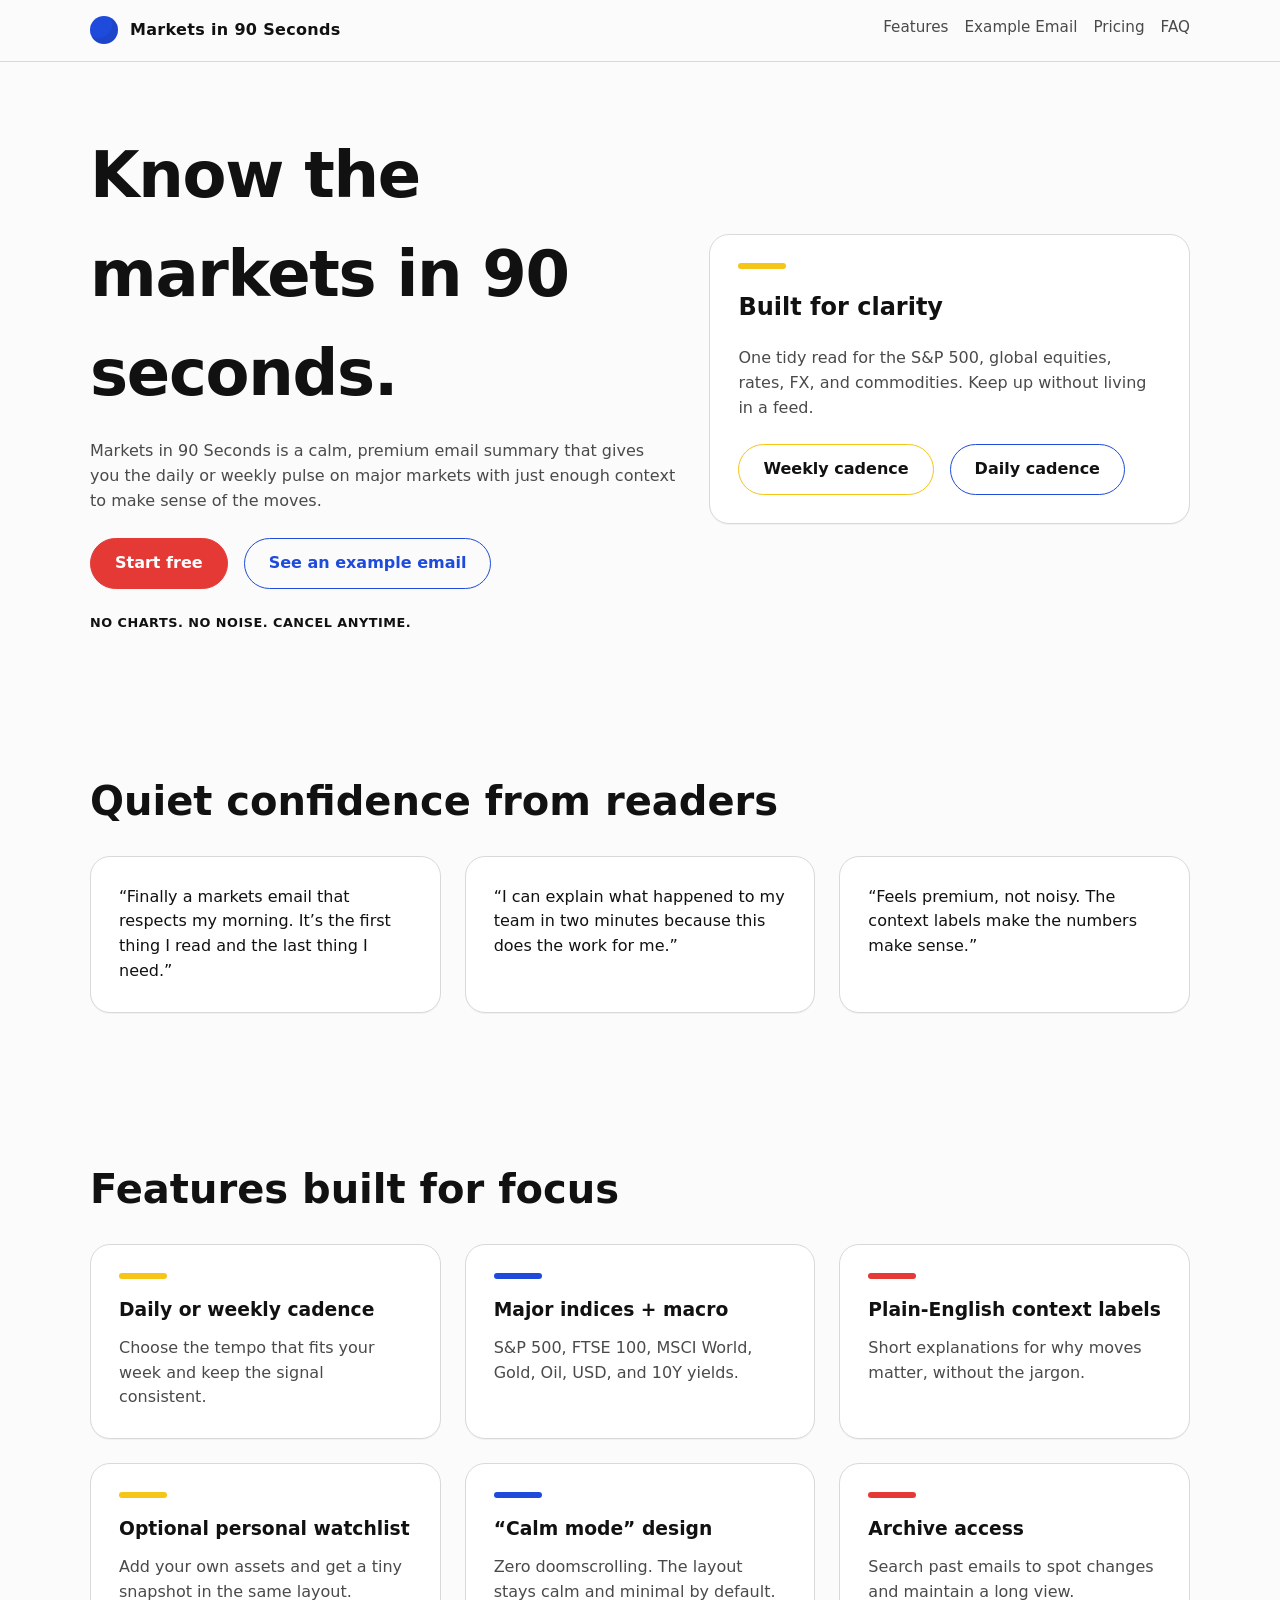
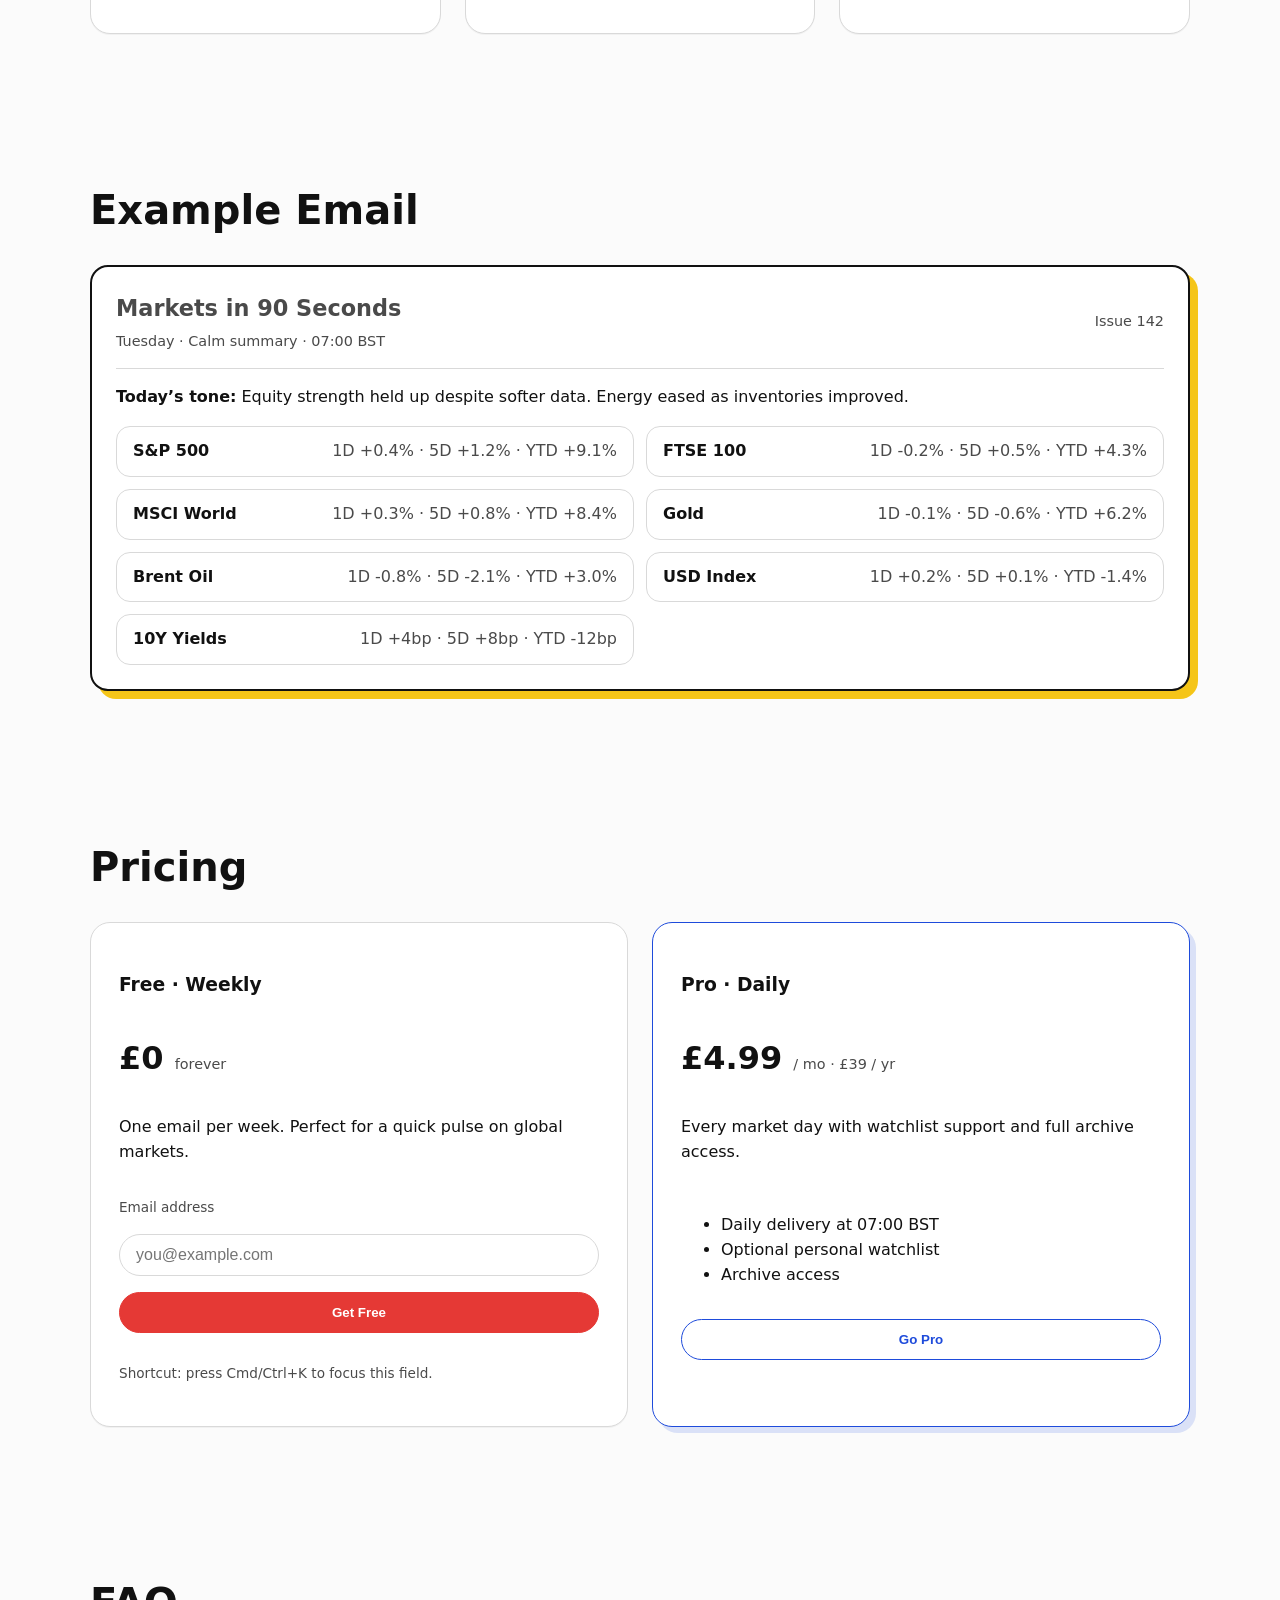
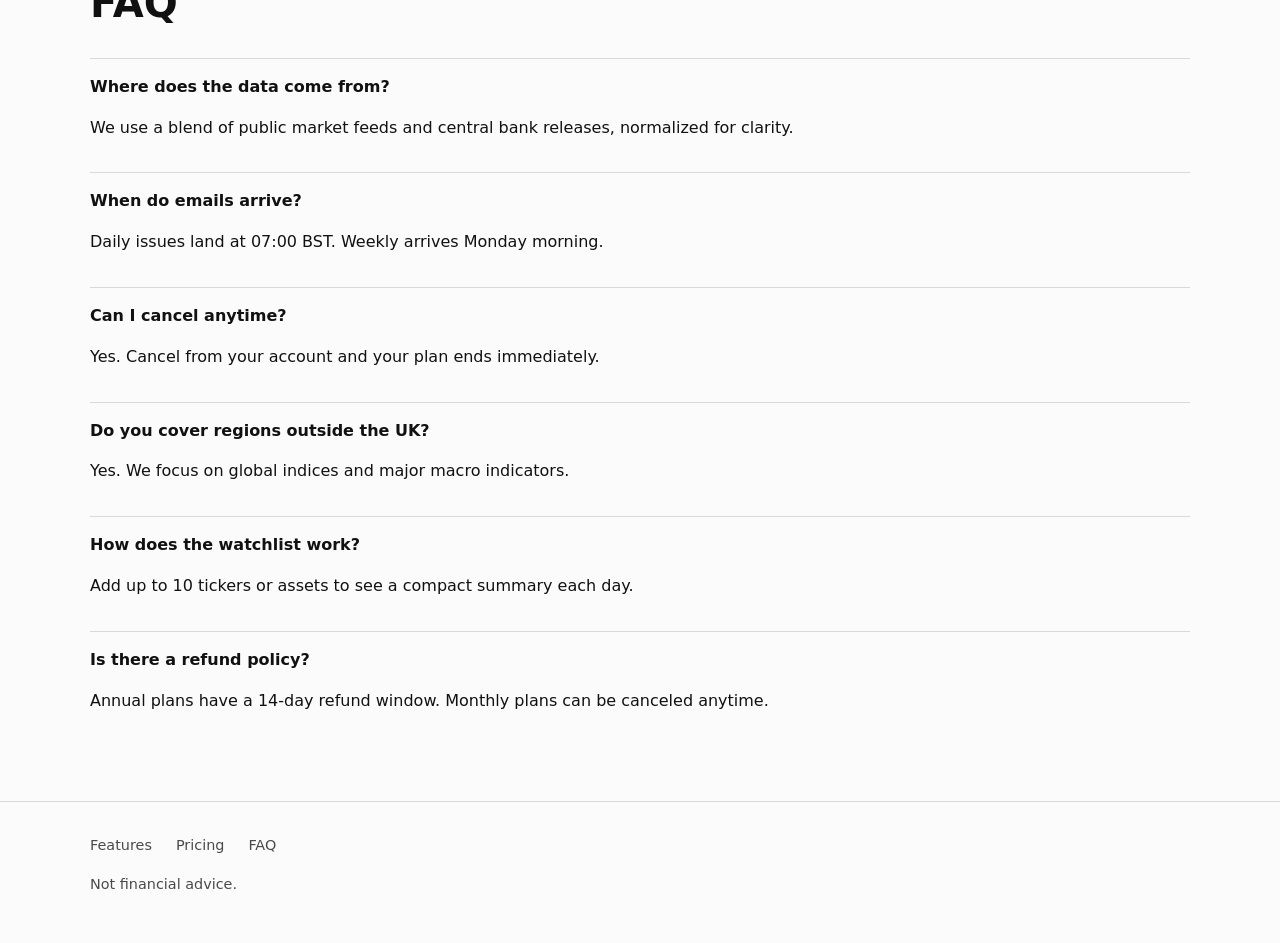
==== index.html @ defe19af "Add Bauhaus-inspired landing page" ====
<!DOCTYPE html>
<html lang="en">
<head>
  <meta charset="UTF-8" />
  <meta name="viewport" content="width=device-width, initial-scale=1" />
  <title>Markets in 90 Seconds</title>
  <style>
    :root {
      color-scheme: light;
      --ink: #111111;
      --muted: #4a4a4a;
      --line: #d9d9d9;
      --paper: #fbfbfb;
      --accent-red: #e53935;
      --accent-blue: #1e4bdb;
      --accent-yellow: #f5c518;
      --shadow: 0 12px 24px rgba(0, 0, 0, 0.08);
    }

    * {
      box-sizing: border-box;
    }

    html {
      scroll-behavior: smooth;
    }

    body {
      margin: 0;
      font-family: system-ui, -apple-system, BlinkMacSystemFont, "Segoe UI", sans-serif;
      background: var(--paper);
      color: var(--ink);
      line-height: 1.55;
    }

    a {
      color: inherit;
      text-decoration: none;
    }

    img {
      max-width: 100%;
      display: block;
    }

    .skip-link {
      position: absolute;
      left: -999px;
      top: -999px;
      background: var(--ink);
      color: #fff;
      padding: 0.75rem 1rem;
      border-radius: 999px;
      z-index: 999;
    }

    .skip-link:focus {
      left: 1rem;
      top: 1rem;
    }

    header {
      border-bottom: 1px solid var(--line);
      position: sticky;
      top: 0;
      background: rgba(251, 251, 251, 0.95);
      backdrop-filter: blur(8px);
      z-index: 10;
    }

    .container {
      width: min(1100px, 92vw);
      margin: 0 auto;
    }

    .nav {
      display: flex;
      align-items: center;
      justify-content: space-between;
      padding: 1rem 0;
      gap: 1.5rem;
    }

    .logo {
      display: flex;
      align-items: center;
      gap: 0.75rem;
      font-weight: 700;
      letter-spacing: 0.02em;
    }

    .logo-mark {
      width: 28px;
      height: 28px;
      border-radius: 50%;
      background: var(--accent-blue);
      box-shadow: inset -6px -6px 0 rgba(0, 0, 0, 0.08);
    }

    .nav-links {
      display: flex;
      flex-wrap: wrap;
      gap: 1rem;
      font-size: 0.95rem;
      color: var(--muted);
    }

    .nav-links a {
      padding-bottom: 0.2rem;
      border-bottom: 2px solid transparent;
    }

    .nav-links a:hover,
    .nav-links a:focus {
      border-color: var(--accent-red);
      color: var(--ink);
    }

    .hero {
      padding: 4rem 0 3rem;
    }

    .hero-grid {
      display: grid;
      gap: 2rem;
    }

    .hero h1 {
      font-size: clamp(2.4rem, 6vw, 4rem);
      margin: 0 0 1rem;
      letter-spacing: -0.02em;
    }

    .hero p {
      margin: 0 0 1.5rem;
      color: var(--muted);
      max-width: 38rem;
    }

    .cta-row {
      display: flex;
      flex-wrap: wrap;
      gap: 1rem;
    }

    .button {
      border: 1px solid var(--ink);
      padding: 0.75rem 1.5rem;
      border-radius: 999px;
      font-weight: 600;
      display: inline-flex;
      align-items: center;
      justify-content: center;
      gap: 0.5rem;
      transition: transform 0.2s ease, box-shadow 0.2s ease, background 0.2s ease;
      background: transparent;
      cursor: pointer;
    }

    .button.primary {
      background: var(--accent-red);
      border-color: var(--accent-red);
      color: #fff;
    }

    .button.secondary {
      border-color: var(--accent-blue);
      color: var(--accent-blue);
    }

    .button:hover,
    .button:focus {
      transform: translateY(-2px);
      box-shadow: var(--shadow);
    }

    .trust-line {
      margin-top: 1.5rem;
      font-weight: 600;
      letter-spacing: 0.04em;
      text-transform: uppercase;
      font-size: 0.8rem;
    }

    section {
      padding: 3.5rem 0;
    }

    .section-title {
      font-size: clamp(1.6rem, 4vw, 2.5rem);
      margin-bottom: 1.5rem;
    }

    .grid-3 {
      display: grid;
      gap: 1.5rem;
    }

    .grid-2 {
      display: grid;
      gap: 1.5rem;
    }

    .card {
      border: 1px solid var(--line);
      border-radius: 20px;
      padding: 1.75rem;
      background: #fff;
      box-shadow: 0 1px 0 rgba(0, 0, 0, 0.04);
    }

    .accent-bar {
      width: 48px;
      height: 6px;
      border-radius: 999px;
      margin-bottom: 1rem;
      background: var(--accent-yellow);
    }

    .testimonial {
      font-weight: 500;
    }

    .feature-card h3 {
      margin: 0.5rem 0 0.75rem;
    }

    .feature-card p {
      margin: 0;
      color: var(--muted);
    }

    .email-preview {
      border-radius: 18px;
      border: 2px solid var(--ink);
      padding: 1.5rem;
      background: #fff;
      box-shadow: 8px 8px 0 var(--accent-yellow);
    }

    .email-header {
      display: flex;
      justify-content: space-between;
      align-items: center;
      border-bottom: 1px solid var(--line);
      padding-bottom: 1rem;
      margin-bottom: 1rem;
      font-size: 0.9rem;
      color: var(--muted);
    }

    .email-title {
      font-size: 1.4rem;
      margin: 0 0 0.25rem;
    }

    .email-subtitle {
      margin: 0;
      color: var(--muted);
    }

    .tile-grid {
      display: grid;
      gap: 0.75rem;
      margin-top: 1rem;
    }

    .tile {
      border: 1px solid var(--line);
      border-radius: 14px;
      padding: 0.75rem 1rem;
      display: flex;
      justify-content: space-between;
      font-weight: 600;
    }

    .tile span {
      font-weight: 500;
      color: var(--muted);
    }

    .pricing-card {
      display: grid;
      gap: 1rem;
      align-content: start;
    }

    .price {
      font-size: 2rem;
      font-weight: 700;
    }

    .price small {
      font-size: 0.9rem;
      font-weight: 500;
      color: var(--muted);
    }

    .pricing-highlight {
      border-color: var(--accent-blue);
      box-shadow: 6px 6px 0 rgba(30, 75, 219, 0.15);
    }

    .email-input {
      width: 100%;
      padding: 0.7rem 1rem;
      border-radius: 999px;
      border: 1px solid var(--line);
      font-size: 1rem;
    }

    .email-hint {
      font-size: 0.85rem;
      color: var(--muted);
    }

    .faq-item {
      border-top: 1px solid var(--line);
      padding: 1rem 0;
    }

    footer {
      border-top: 1px solid var(--line);
      padding: 2rem 0 3rem;
      color: var(--muted);
      font-size: 0.9rem;
    }

    .footer-links {
      display: flex;
      gap: 1.5rem;
      flex-wrap: wrap;
      margin-bottom: 1rem;
    }

    @media (min-width: 768px) {
      .hero-grid {
        grid-template-columns: 1.1fr 0.9fr;
        align-items: center;
      }

      .grid-3 {
        grid-template-columns: repeat(3, 1fr);
      }

      .grid-2 {
        grid-template-columns: repeat(2, 1fr);
      }

      .tile-grid {
        grid-template-columns: repeat(2, 1fr);
      }
    }
  </style>
</head>
<body>
  <a class="skip-link" href="#pricing">Skip to pricing</a>
  <header>
    <div class="container nav" aria-label="Main navigation">
      <div class="logo">
        <span class="logo-mark" aria-hidden="true"></span>
        <span>Markets in 90 Seconds</span>
      </div>
      <nav class="nav-links">
        <a href="#features">Features</a>
        <a href="#example">Example Email</a>
        <a href="#pricing">Pricing</a>
        <a href="#faq">FAQ</a>
      </nav>
    </div>
  </header>

  <main>
    <section class="hero">
      <div class="container hero-grid">
        <div>
          <h1>Know the markets in 90 seconds.</h1>
          <p>Markets in 90 Seconds is a calm, premium email summary that gives you the daily or weekly pulse on major markets with just enough context to make sense of the moves.</p>
          <div class="cta-row">
            <a class="button primary" href="#pricing">Start free</a>
            <a class="button secondary" href="#example">See an example email</a>
          </div>
          <div class="trust-line">No charts. No noise. Cancel anytime.</div>
        </div>
        <div class="card" aria-hidden="true">
          <div class="accent-bar"></div>
          <h2>Built for clarity</h2>
          <p>One tidy read for the S&amp;P 500, global equities, rates, FX, and commodities. Keep up without living in a feed.</p>
          <div class="cta-row" style="margin-top: 1.25rem;">
            <div class="button" style="border-color: var(--accent-yellow);">Weekly cadence</div>
            <div class="button" style="border-color: var(--accent-blue);">Daily cadence</div>
          </div>
        </div>
      </div>
    </section>

    <section class="container" aria-labelledby="social-proof">
      <h2 class="section-title" id="social-proof">Quiet confidence from readers</h2>
      <div class="grid-3">
        <div class="card testimonial">“Finally a markets email that respects my morning. It’s the first thing I read and the last thing I need.”</div>
        <div class="card testimonial">“I can explain what happened to my team in two minutes because this does the work for me.”</div>
        <div class="card testimonial">“Feels premium, not noisy. The context labels make the numbers make sense.”</div>
      </div>
    </section>

    <section class="container" id="features" aria-labelledby="features-title">
      <h2 class="section-title" id="features-title">Features built for focus</h2>
      <div class="grid-3">
        <div class="card feature-card">
          <div class="accent-bar"></div>
          <h3>Daily or weekly cadence</h3>
          <p>Choose the tempo that fits your week and keep the signal consistent.</p>
        </div>
        <div class="card feature-card">
          <div class="accent-bar" style="background: var(--accent-blue);"></div>
          <h3>Major indices + macro</h3>
          <p>S&amp;P 500, FTSE 100, MSCI World, Gold, Oil, USD, and 10Y yields.</p>
        </div>
        <div class="card feature-card">
          <div class="accent-bar" style="background: var(--accent-red);"></div>
          <h3>Plain-English context labels</h3>
          <p>Short explanations for why moves matter, without the jargon.</p>
        </div>
        <div class="card feature-card">
          <div class="accent-bar"></div>
          <h3>Optional personal watchlist</h3>
          <p>Add your own assets and get a tiny snapshot in the same layout.</p>
        </div>
        <div class="card feature-card">
          <div class="accent-bar" style="background: var(--accent-blue);"></div>
          <h3>“Calm mode” design</h3>
          <p>Zero doomscrolling. The layout stays calm and minimal by default.</p>
        </div>
        <div class="card feature-card">
          <div class="accent-bar" style="background: var(--accent-red);"></div>
          <h3>Archive access</h3>
          <p>Search past emails to spot changes and maintain a long view.</p>
        </div>
      </div>
    </section>

    <section class="container" id="example" aria-labelledby="example-title">
      <h2 class="section-title" id="example-title">Example Email</h2>
      <div class="email-preview" role="article" aria-label="Example email preview">
        <div class="email-header">
          <div>
            <h3 class="email-title">Markets in 90 Seconds</h3>
            <p class="email-subtitle">Tuesday · Calm summary · 07:00 BST</p>
          </div>
          <div>Issue 142</div>
        </div>
        <p><strong>Today’s tone:</strong> Equity strength held up despite softer data. Energy eased as inventories improved.</p>
        <div class="tile-grid">
          <div class="tile">S&amp;P 500 <span>1D +0.4% · 5D +1.2% · YTD +9.1%</span></div>
          <div class="tile">FTSE 100 <span>1D -0.2% · 5D +0.5% · YTD +4.3%</span></div>
          <div class="tile">MSCI World <span>1D +0.3% · 5D +0.8% · YTD +8.4%</span></div>
          <div class="tile">Gold <span>1D -0.1% · 5D -0.6% · YTD +6.2%</span></div>
          <div class="tile">Brent Oil <span>1D -0.8% · 5D -2.1% · YTD +3.0%</span></div>
          <div class="tile">USD Index <span>1D +0.2% · 5D +0.1% · YTD -1.4%</span></div>
          <div class="tile">10Y Yields <span>1D +4bp · 5D +8bp · YTD -12bp</span></div>
        </div>
      </div>
    </section>

    <section class="container" id="pricing" aria-labelledby="pricing-title">
      <h2 class="section-title" id="pricing-title">Pricing</h2>
      <div class="grid-2">
        <div class="card pricing-card">
          <h3>Free · Weekly</h3>
          <div class="price">£0 <small>forever</small></div>
          <p>One email per week. Perfect for a quick pulse on global markets.</p>
          <label for="email" class="email-hint">Email address</label>
          <input id="email" class="email-input" type="email" placeholder="you@example.com" autocomplete="email" />
          <button class="button primary" type="button">Get Free</button>
          <p class="email-hint">Shortcut: press Cmd/Ctrl+K to focus this field.</p>
        </div>
        <div class="card pricing-card pricing-highlight">
          <h3>Pro · Daily</h3>
          <div class="price">£4.99 <small>/ mo · £39 / yr</small></div>
          <p>Every market day with watchlist support and full archive access.</p>
          <ul>
            <li>Daily delivery at 07:00 BST</li>
            <li>Optional personal watchlist</li>
            <li>Archive access</li>
          </ul>
          <button class="button secondary" type="button">Go Pro</button>
        </div>
      </div>
    </section>

    <section class="container" id="faq" aria-labelledby="faq-title">
      <h2 class="section-title" id="faq-title">FAQ</h2>
      <div class="faq-item">
        <strong>Where does the data come from?</strong>
        <p>We use a blend of public market feeds and central bank releases, normalized for clarity.</p>
      </div>
      <div class="faq-item">
        <strong>When do emails arrive?</strong>
        <p>Daily issues land at 07:00 BST. Weekly arrives Monday morning.</p>
      </div>
      <div class="faq-item">
        <strong>Can I cancel anytime?</strong>
        <p>Yes. Cancel from your account and your plan ends immediately.</p>
      </div>
      <div class="faq-item">
        <strong>Do you cover regions outside the UK?</strong>
        <p>Yes. We focus on global indices and major macro indicators.</p>
      </div>
      <div class="faq-item">
        <strong>How does the watchlist work?</strong>
        <p>Add up to 10 tickers or assets to see a compact summary each day.</p>
      </div>
      <div class="faq-item">
        <strong>Is there a refund policy?</strong>
        <p>Annual plans have a 14-day refund window. Monthly plans can be canceled anytime.</p>
      </div>
    </section>
  </main>

  <footer>
    <div class="container">
      <div class="footer-links">
        <a href="#features">Features</a>
        <a href="#pricing">Pricing</a>
        <a href="#faq">FAQ</a>
      </div>
      <div>Not financial advice.</div>
    </div>
  </footer>

  <script>
    const emailInput = document.getElementById('email');

    document.addEventListener('keydown', (event) => {
      if ((event.metaKey || event.ctrlKey) && event.key.toLowerCase() === 'k') {
        event.preventDefault();
        emailInput?.focus();
      }
    });
  </script>
</body>
</html>
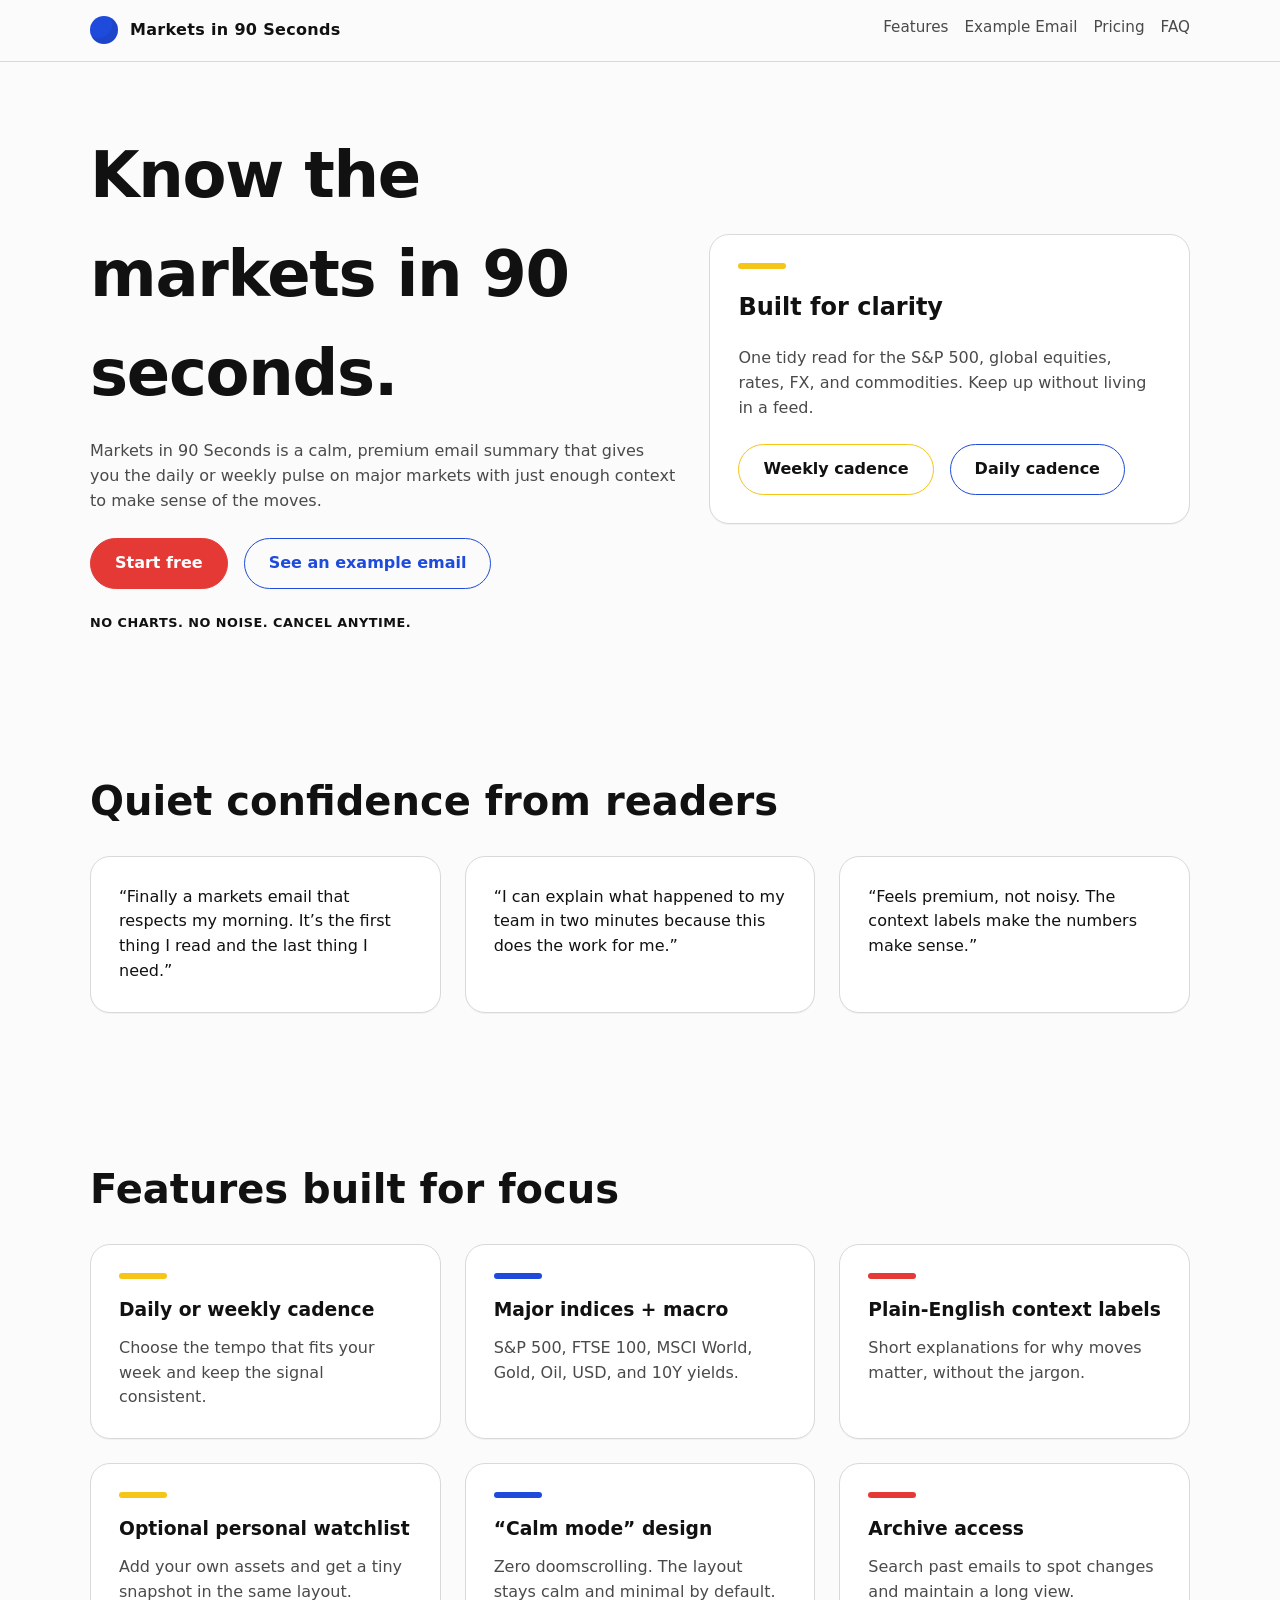
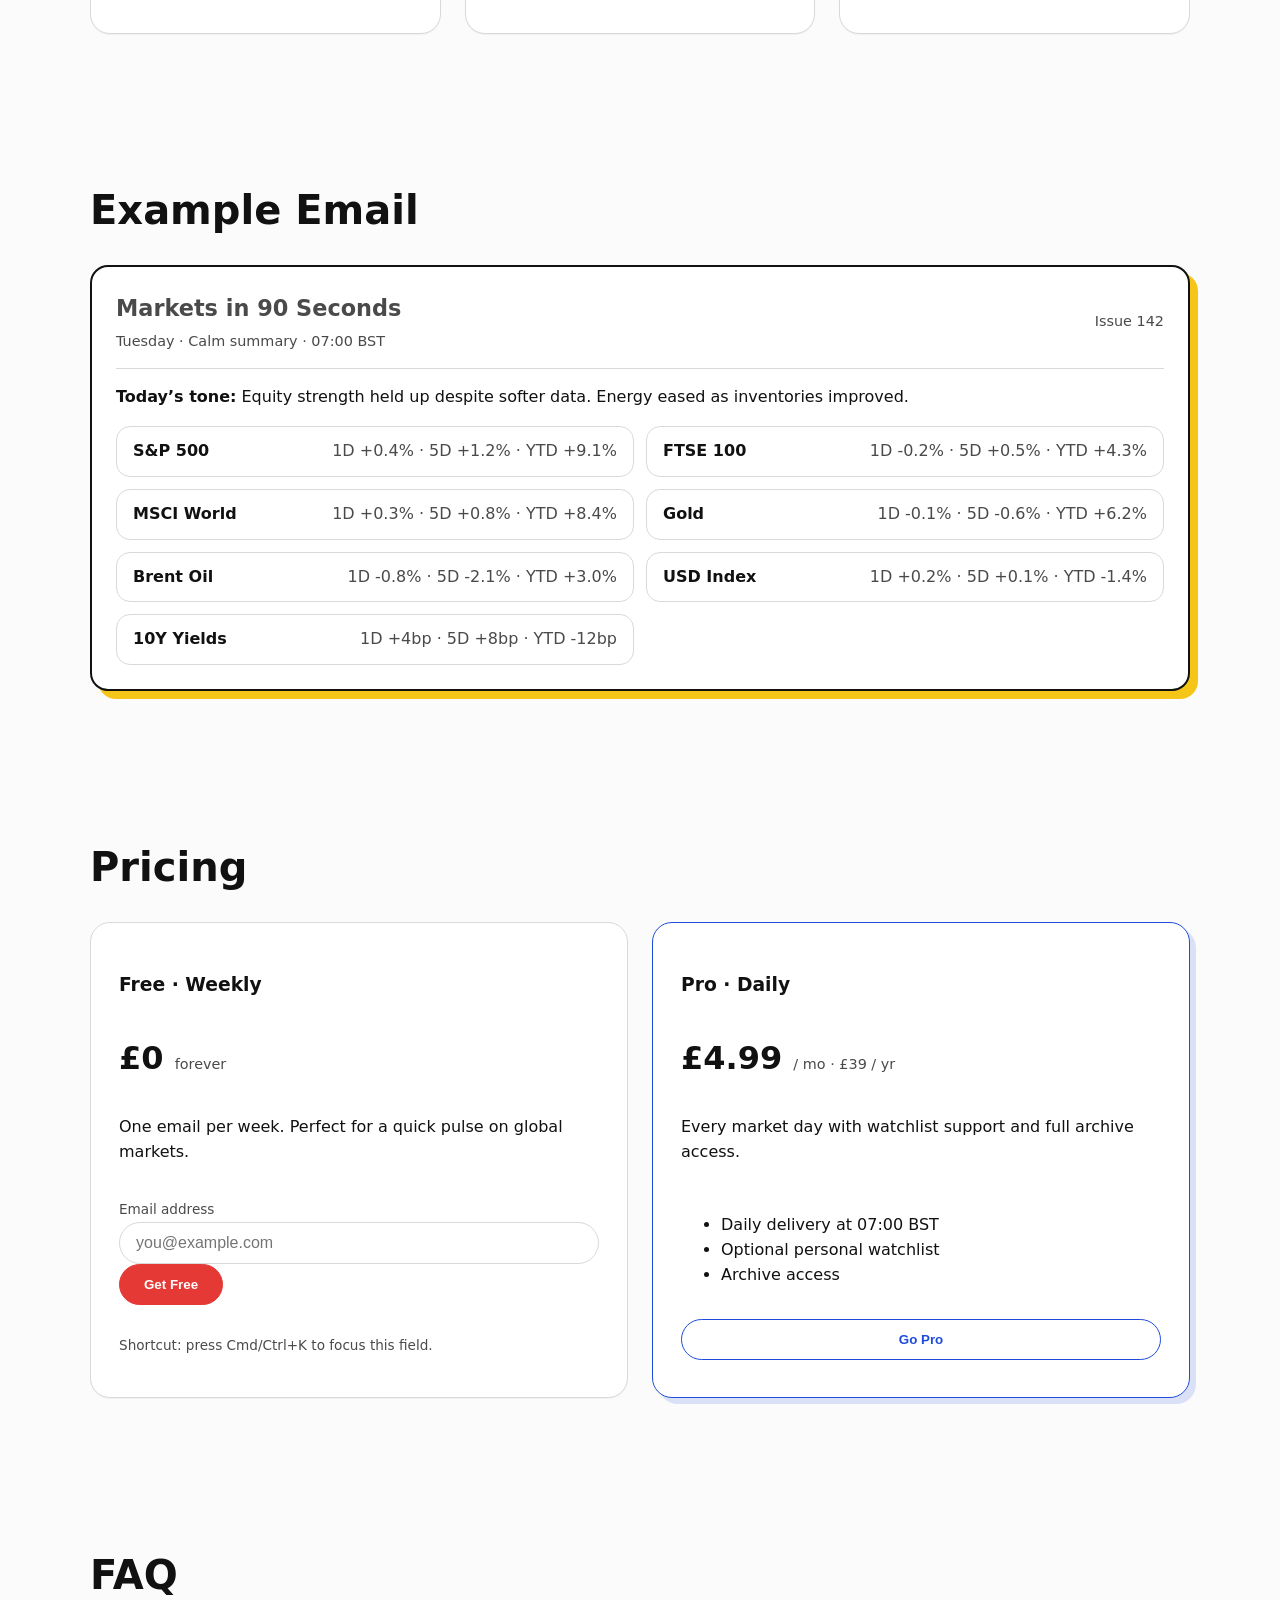
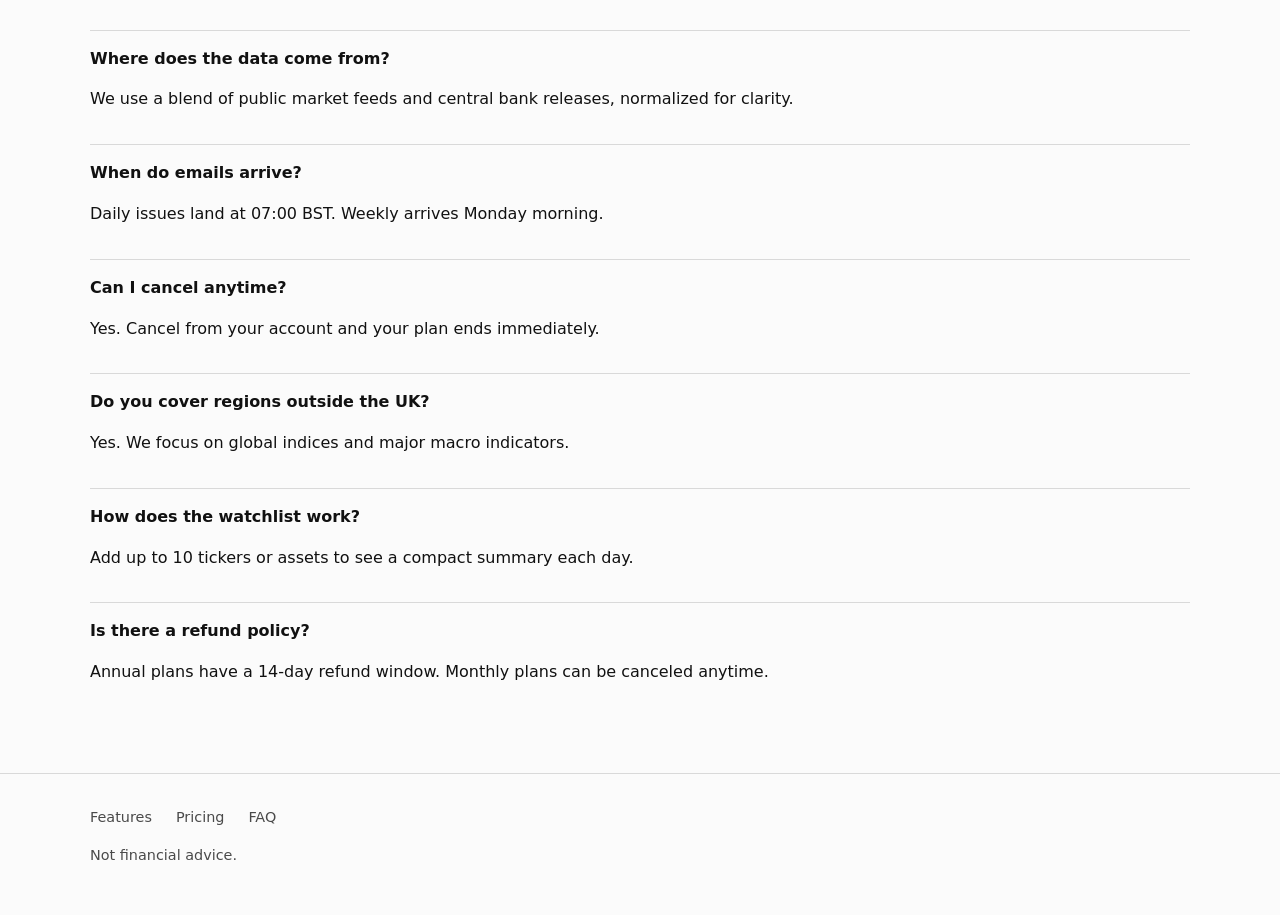
==== commit 91038ebb: "Add minimal Flask subscription app" ====
--- a/index.html
+++ b/index.html
@@ -469,9 +469,11 @@
           <h3>Free · Weekly</h3>
           <div class="price">£0 <small>forever</small></div>
           <p>One email per week. Perfect for a quick pulse on global markets.</p>
-          <label for="email" class="email-hint">Email address</label>
-          <input id="email" class="email-input" type="email" placeholder="you@example.com" autocomplete="email" />
-          <button class="button primary" type="button">Get Free</button>
+          <form action="/signup" method="post">
+            <label for="email" class="email-hint">Email address</label>
+            <input id="email" name="email" class="email-input" type="email" placeholder="you@example.com" autocomplete="email" required />
+            <button class="button primary" type="submit">Get Free</button>
+          </form>
           <p class="email-hint">Shortcut: press Cmd/Ctrl+K to focus this field.</p>
         </div>
         <div class="card pricing-card pricing-highlight">
